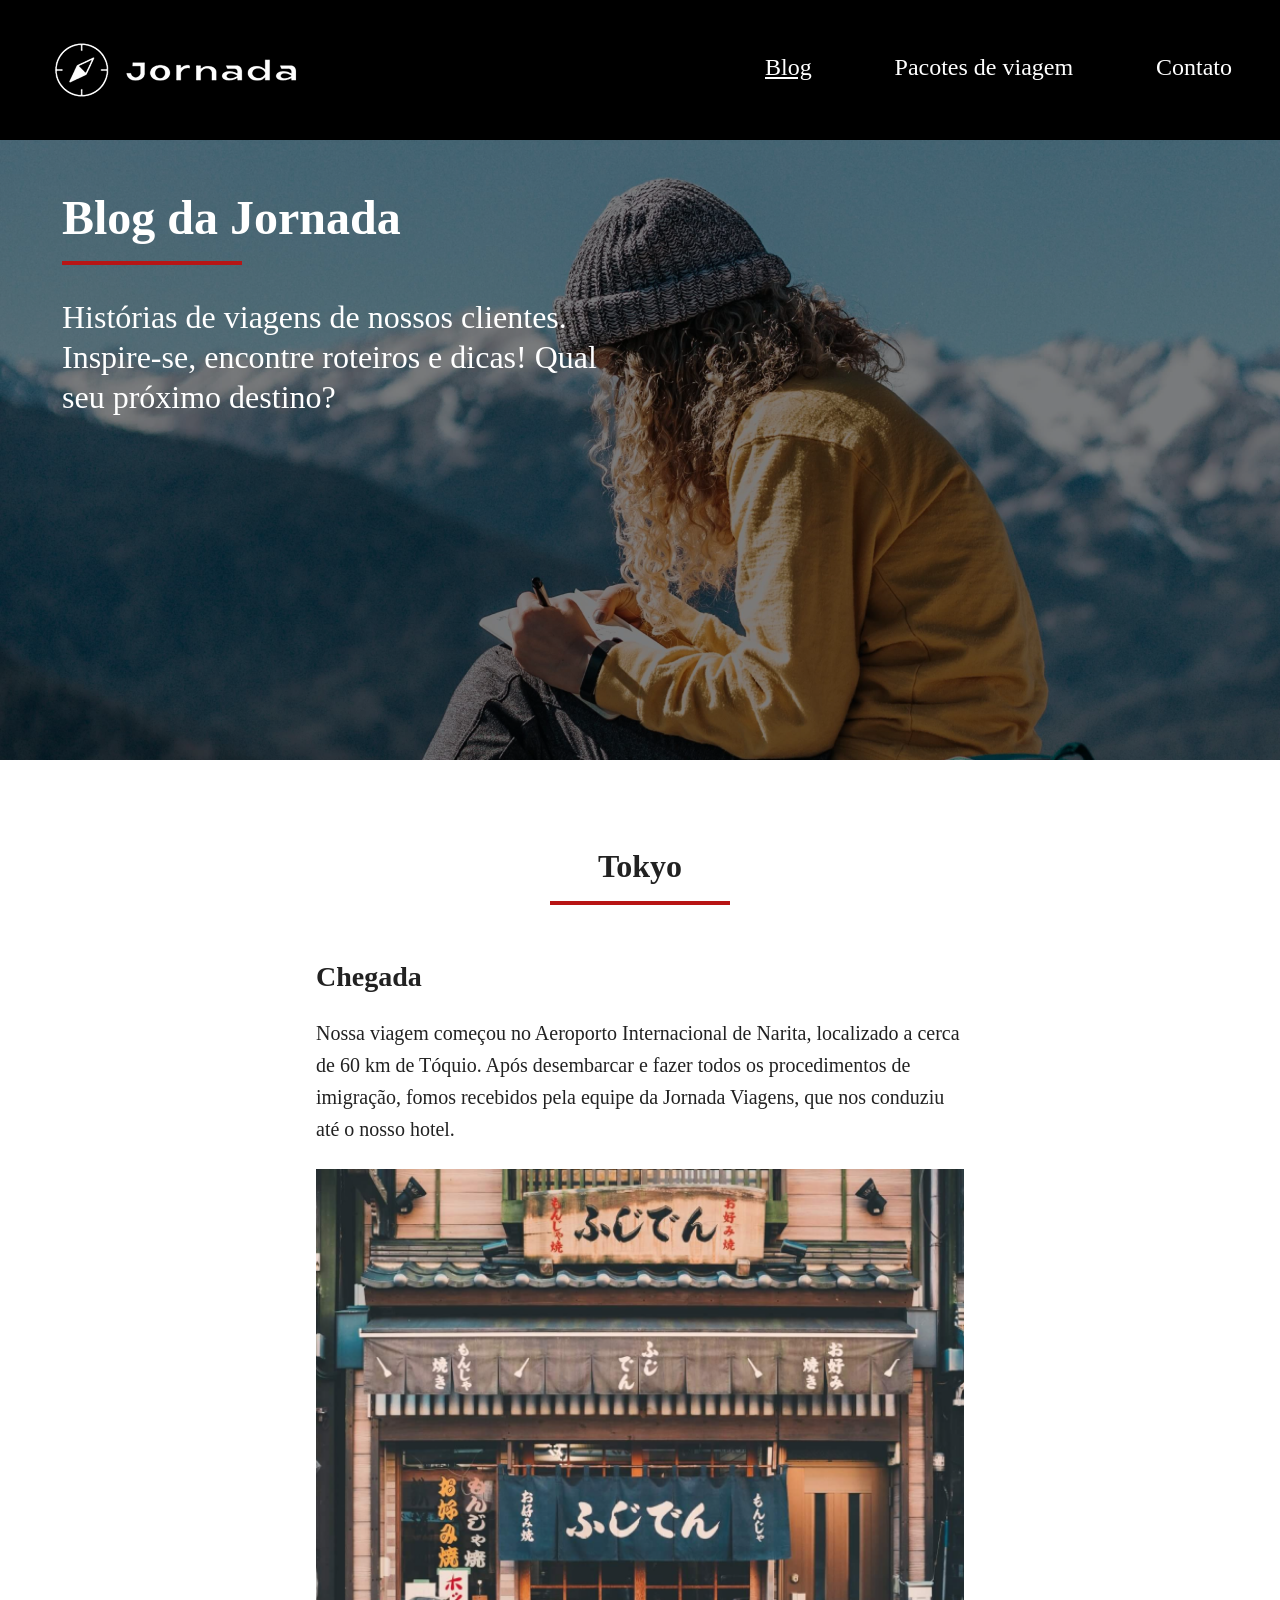
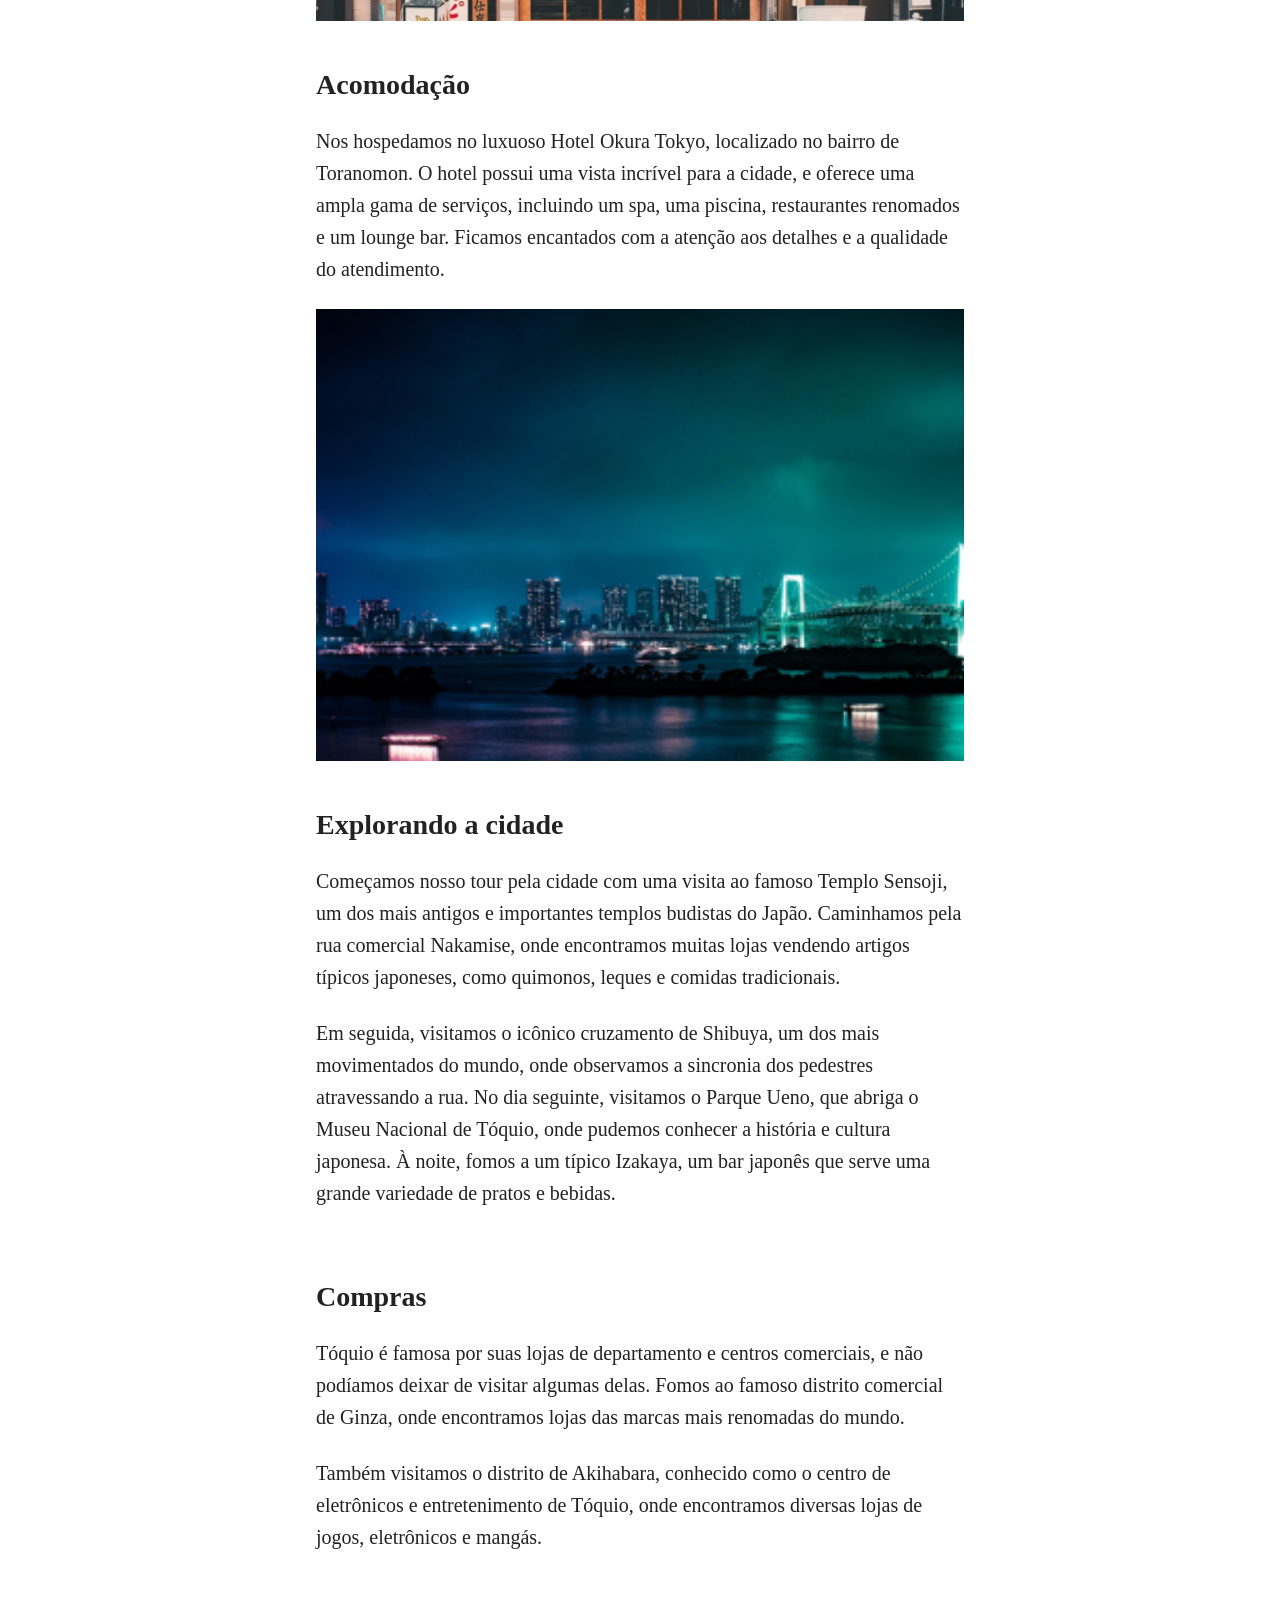
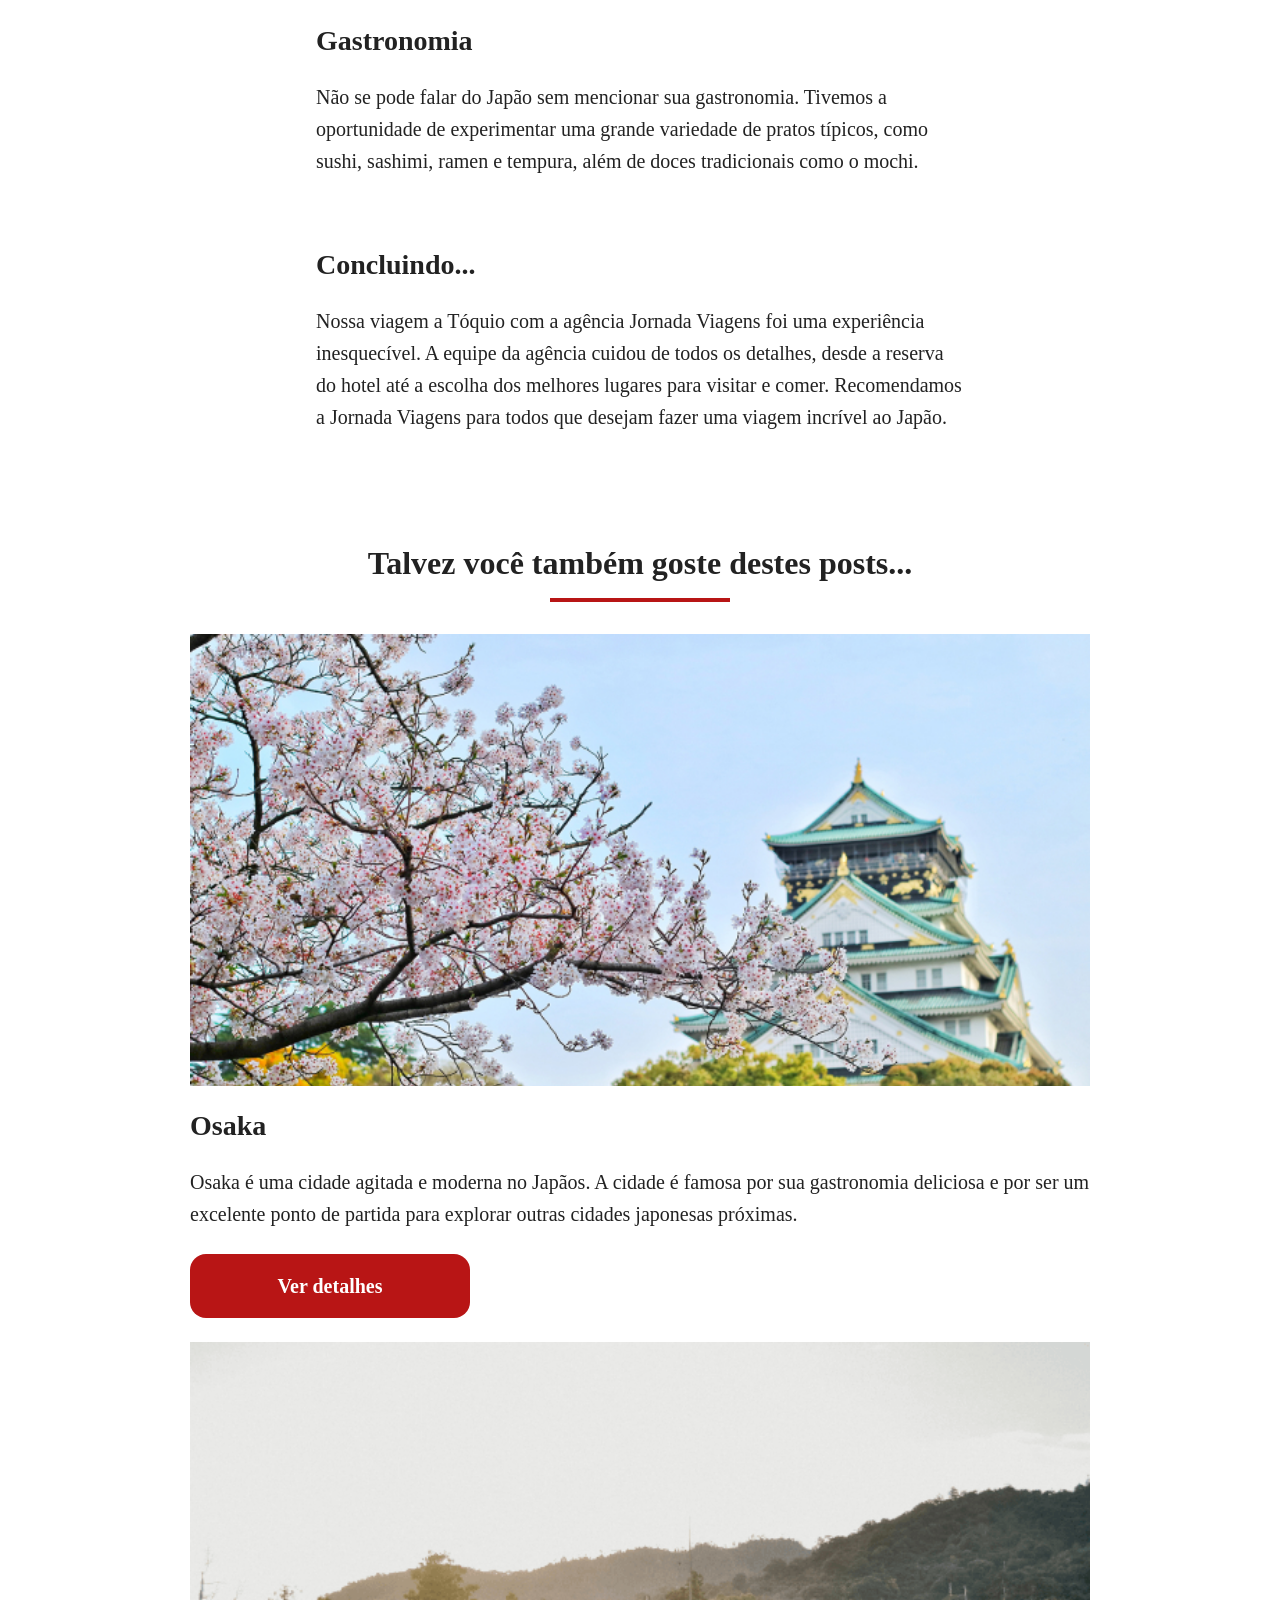
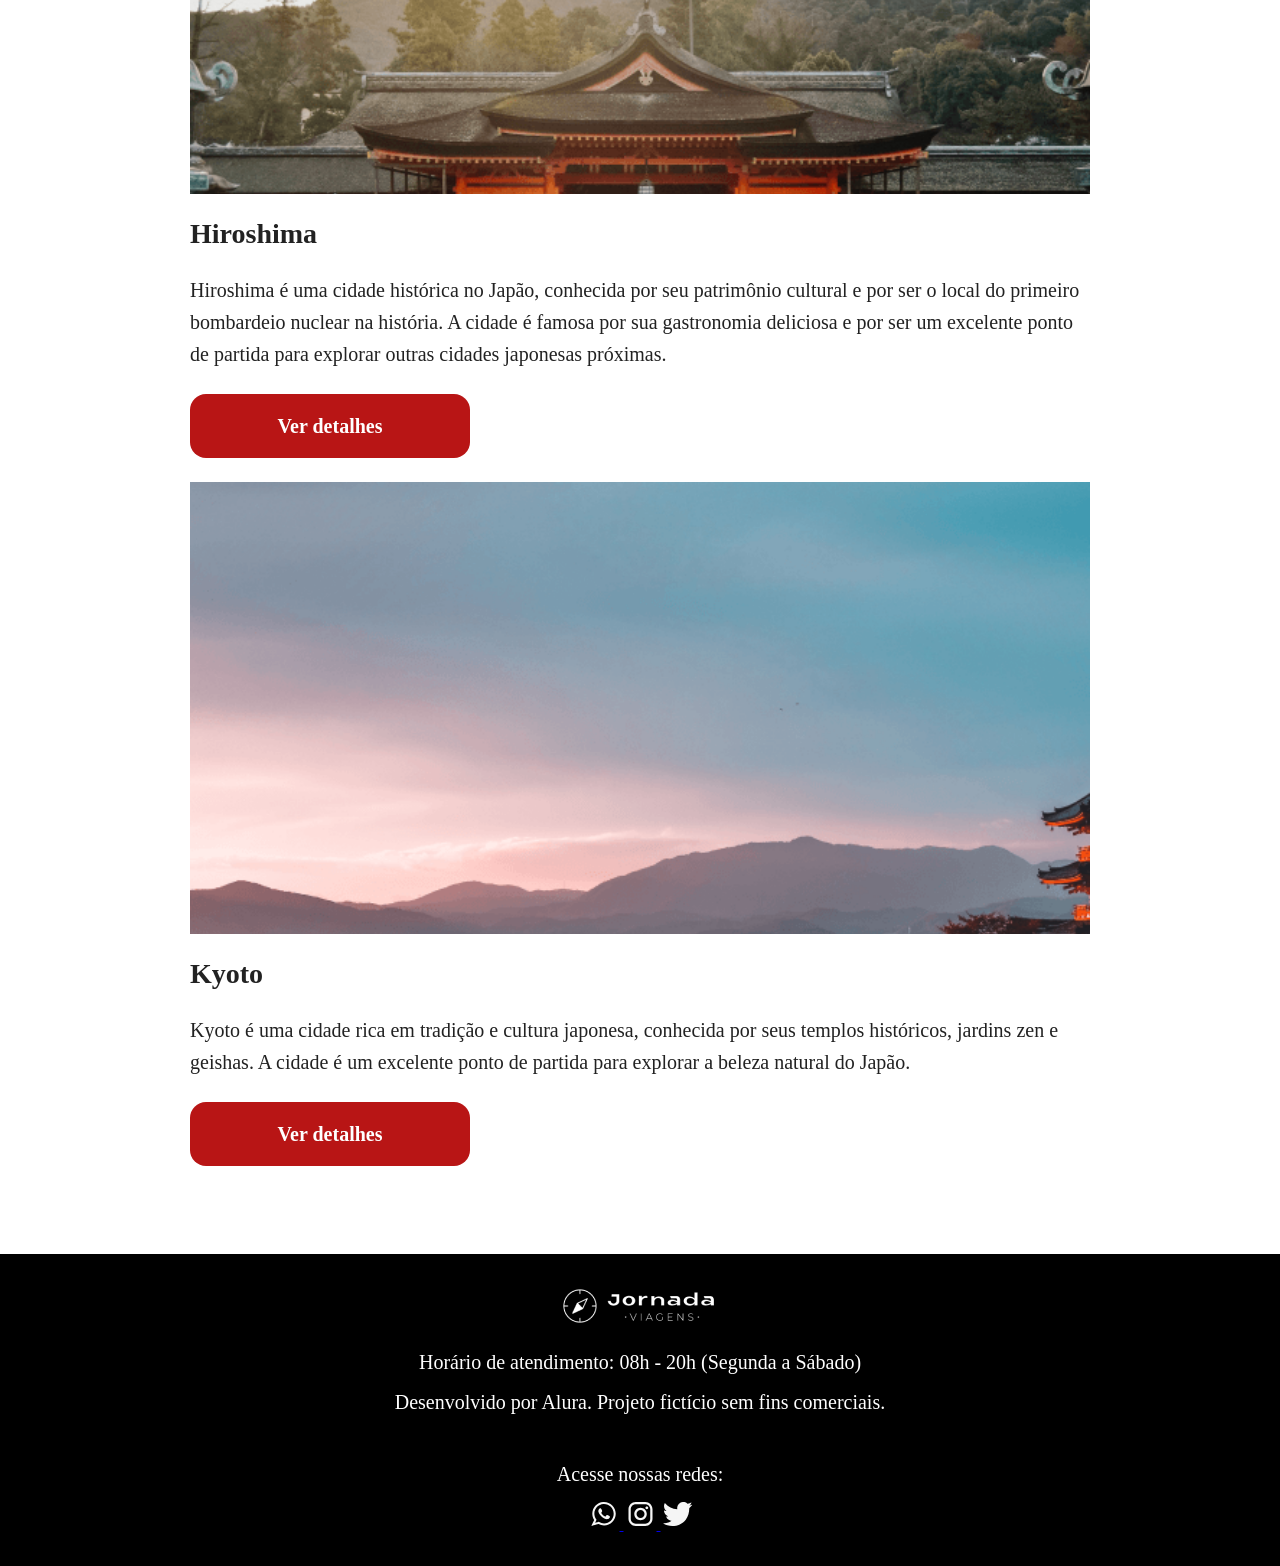
==== blog.html @ efbea3d1 "Criação da página Blog e destination-japão.css para mobile, carregamento das imagens mobile para Blo" ====
<!DOCTYPE html>
<html lang="pt-BR">

<head>
    <meta charset="UTF-8">
    <meta name="viewport" content="width=device-width, initial-scale=1.0">
    <meta name="description" content="Jornada Viagens, uma agência apaixonada por criar viagens inesquecíveis">
    <meta name="og:title" content="Jornada Viagens">
    <meta name="og:description" content="Jornada Viagens, uma agência apaixonada por criar viagens inesquecíveis">
    <meta name="og:image" content="https://csbarbado.github.io/jornada_viagens//tree/main/img/logo-footer.png">
    <meta name="og:type" content="website">
    <meta name="og:url" content="https://csbarbado.github.io/jornada_viagens/blog.html">
    <link rel="icon" href="favico.svg" type="image/svg+xml">
    <link rel="stylesheet" href="./css/style.css">
    <title>Jornada Viagens</title>
</head>

<body>
    <header class="main-header">
        <a class="logo" href="index.html" title="voltar para a página inicial">
            <img class="img-mobile" src="img/bussula_jornada_branco.png"
                alt="Bussola do logo Jornada Viagens na cor branco">
            <img class="img-desktop" src="img/bussula_txto_jornada_branca.png" alt="Logo Jornada Viagens na cor branco">
        </a>
        <div class="navigation-menu">
            <label for="menu">
                <img src="img/menu.png" alt="menu" />
            </label>
            <input type="checkbox" id="menu" hidden>
            <nav>
                <ul class="list-links">
                    <li>
                        <a class="active" href="blog.html" target="_blank" title="Acessar Blog">
                            Blog
                        </a>
                    </li>
                    <li>
                        <a href="pacote-de-viagens.html" target="_blank" title="Acessar Pacotes de viagem">
                            Pacotes de viagem
                        </a>
                    </li>
                    <li>
                        <a href="contato.html" target="_blank" title="Acessar Contato">
                            Contato
                        </a>
                    </li>
                </ul>
            </nav>
        </div>
    </header>
    <section class="blog-hero">
        <div class="hero-img">
            <div class="hero-content">
                <h1>Blog da Jornada</h1>
                <hr />
                <p>
                    Histórias de viagens de nossos clientes. Inspire-se, encontre roteiros e dicas! Qual seu próximo
                    destino?
                </p>
            </div>
        </div>
    </section>
    <section class="destination-japao">
        <div class="section-title">
            <h2>Tokyo</h2>
            <hr>
        </div>
        <div class="destination-japao-items">
            <article class="item chegada">
                <header>
                    <h3 class="content-title">Chegada</h3>
                </header>
                <p class="content-text">Nossa viagem começou no Aeroporto Internacional de Narita, localizado a cerca de
                    60 km de Tóquio. Após desembarcar e fazer todos os procedimentos de imigração, fomos recebidos pela
                    equipe da Jornada Viagens, que nos conduziu até o nosso hotel.
                </p>
                <div class="img-item"></div>
            </article>
            <article class="item acomodacao">
                <header>
                    <h3 class="content-title">Acomodação</h3>
                </header>
                <p class="content-text">Nos hospedamos no luxuoso Hotel Okura Tokyo, localizado no bairro de Toranomon.
                    O hotel possui uma vista incrível para a cidade, e oferece uma ampla gama de serviços, incluindo um
                    spa, uma piscina, restaurantes renomados e um lounge bar. Ficamos encantados com a atenção aos
                    detalhes e a qualidade do atendimento.
                </p>
                <div class="img-item"></div>
            </article>
            <article class="item explorando">
                <header>
                    <h3 class="content-title">Explorando a cidade</h3>
                </header>
                <p class="content-text">Começamos nosso tour pela cidade com uma visita ao famoso Templo Sensoji, um dos
                    mais antigos e importantes templos budistas do Japão. Caminhamos pela rua comercial Nakamise, onde
                    encontramos muitas lojas vendendo artigos típicos japoneses, como quimonos, leques e comidas
                    tradicionais.
                </p>
                <p class="content-text">Em seguida, visitamos o icônico cruzamento de Shibuya, um dos mais
                    movimentados do mundo, onde observamos a sincronia dos pedestres atravessando a rua. No dia
                    seguinte,
                    visitamos o Parque Ueno, que abriga o Museu Nacional de Tóquio, onde pudemos conhecer a história e
                    cultura japonesa. À noite, fomos a um típico Izakaya, um bar japonês que serve uma grande variedade
                    de
                    pratos e bebidas.
                </p>
            </article>
            <article class="item compras">
                <header>
                    <h3 class="content-title">Compras</h3>
                </header>
                <p class="content-text">Tóquio é famosa por suas lojas de departamento e centros comerciais, e não
                    podíamos deixar de visitar algumas delas. Fomos ao famoso distrito comercial de Ginza, onde
                    encontramos lojas das marcas mais renomadas do mundo.
                </p>
                <p class="content-text">Também visitamos o distrito de Akihabara, conhecido como o centro de eletrônicos
                    e entretenimento de Tóquio, onde encontramos diversas lojas de jogos, eletrônicos e mangás.
                </p>
            </article>
            <article class="item gastronomia">
                <header>
                    <h3 class="content-title">Gastronomia</h3>
                </header>
                <p class="content-text">Não se pode falar do Japão sem mencionar sua gastronomia. Tivemos a oportunidade
                    de experimentar uma grande variedade de pratos típicos, como sushi, sashimi, ramen e tempura, além
                    de doces tradicionais como o mochi.
                </p>
            </article>
            <article class="item conclusao">
                <header>
                    <h3 class="content-title">Concluindo...</h3>
                </header>
                <p class="content-text">Nossa viagem a Tóquio com a agência Jornada Viagens foi uma experiência
                    inesquecível. A equipe da agência cuidou de todos os detalhes, desde a reserva do hotel até a
                    escolha dos melhores lugares para visitar e comer. Recomendamos a Jornada Viagens para todos que
                    desejam fazer uma viagem incrível ao Japão.
                </p>
            </article>
        </div>
    </section>
    <section class="destinations">
        <div class="section-title">
            <h2>Talvez você também goste destes posts...</h2>
            <hr>
        </div>
        <div class="destination-items">
            <article class="item osaka">
                <header>
                    <div class="img-item"></div>
                    <h3 class="content-title">Osaka</h3>
                </header>
                <p class="content-text">Osaka é uma cidade agitada e moderna no Japãos. A cidade é famosa por sua
                    gastronomia deliciosa e por ser um excelente ponto de partida para explorar outras cidades japonesas
                    próximas.
                </p>
                <footer>
                    <a href="#" class="button" target="_blank" title="Veja mais detalhes do destino Osaka">Ver
                        detalhes</a>
                </footer>
            </article>
            <article class="item hiroshima">
                <header>
                    <div class="img-item"></div>
                    <h3 class="content-title">Hiroshima</h3>
                </header>
                <p class="content-text">Hiroshima é uma cidade histórica no Japão, conhecida por seu patrimônio cultural
                    e por ser o local do primeiro bombardeio nuclear na história. A cidade é famosa por sua gastronomia
                    deliciosa e por ser um excelente ponto de partida para explorar outras cidades japonesas próximas.
                </p>
                <footer>
                    <a href="#" class="button" target="_blank" title="Veja mais detalhes do destino Hiroshima">Ver
                        detalhes</a>
                </footer>
            </article>
            <article class="item kyoto">
                <header>
                    <div class="img-item"></div>
                    <h3 class="content-title">Kyoto</h3>
                </header>
                <p class="content-text">Kyoto é uma cidade rica em tradição e cultura japonesa, conhecida por seus
                    templos históricos, jardins zen e geishas. A cidade é um excelente ponto de partida para explorar a
                    beleza natural do Japão.
                </p>
                <footer>
                    <a href="#" class="button" target="_blank" title="Veja mais detalhes do destino Kyoto">Ver
                        detalhes</a>
                </footer>
            </article>
        </div>
    </section>
    <footer class="main-footer">
        <div class="footer-content">
            <img src="img/logo-footer.png" alt="logo completo Jornada Viagens">
            <p>Horário de atendimento: 08h - 20h (Segunda a Sábado)</p>
            <p>Desenvolvido por Alura. Projeto fictício sem fins comerciais.</p>
        </div>
        <div class="footer-social">
            <p>Acesse nossas redes:</p>
            <a href="#" target="_blank" title="Entre em contato através do whatsapp">
                <img src="img/icone-whatsapp.svg" alt="ícone do Whatsapp na cor branca">
            </a>
            <a href="#" target="_blank" title="Acesse o Instagram do Jornada Viagens">
                <img src="img/icone-instagram.svg" alt="ícone do Instagram na cor branca">
            </a>
            <a href="#" target="_blank" title="Acesse o Twitter do Jornada Viagens">
                <img src="img/icone-twitter.svg" alt="ícone do Twitter na cor branca">
            </a>
        </div>
    </footer>
</body>

</html>
---- css/style.css ----
@import url(global.css);
@import url(header.css);
@import url(hero.css);
@import url(offers.css);
@import url(category.css);
@import url(destinations.css);
@import url(payments.css);
@import url(testimonials.css);
@import url(footer.css);
@import url(destination-japao.css);
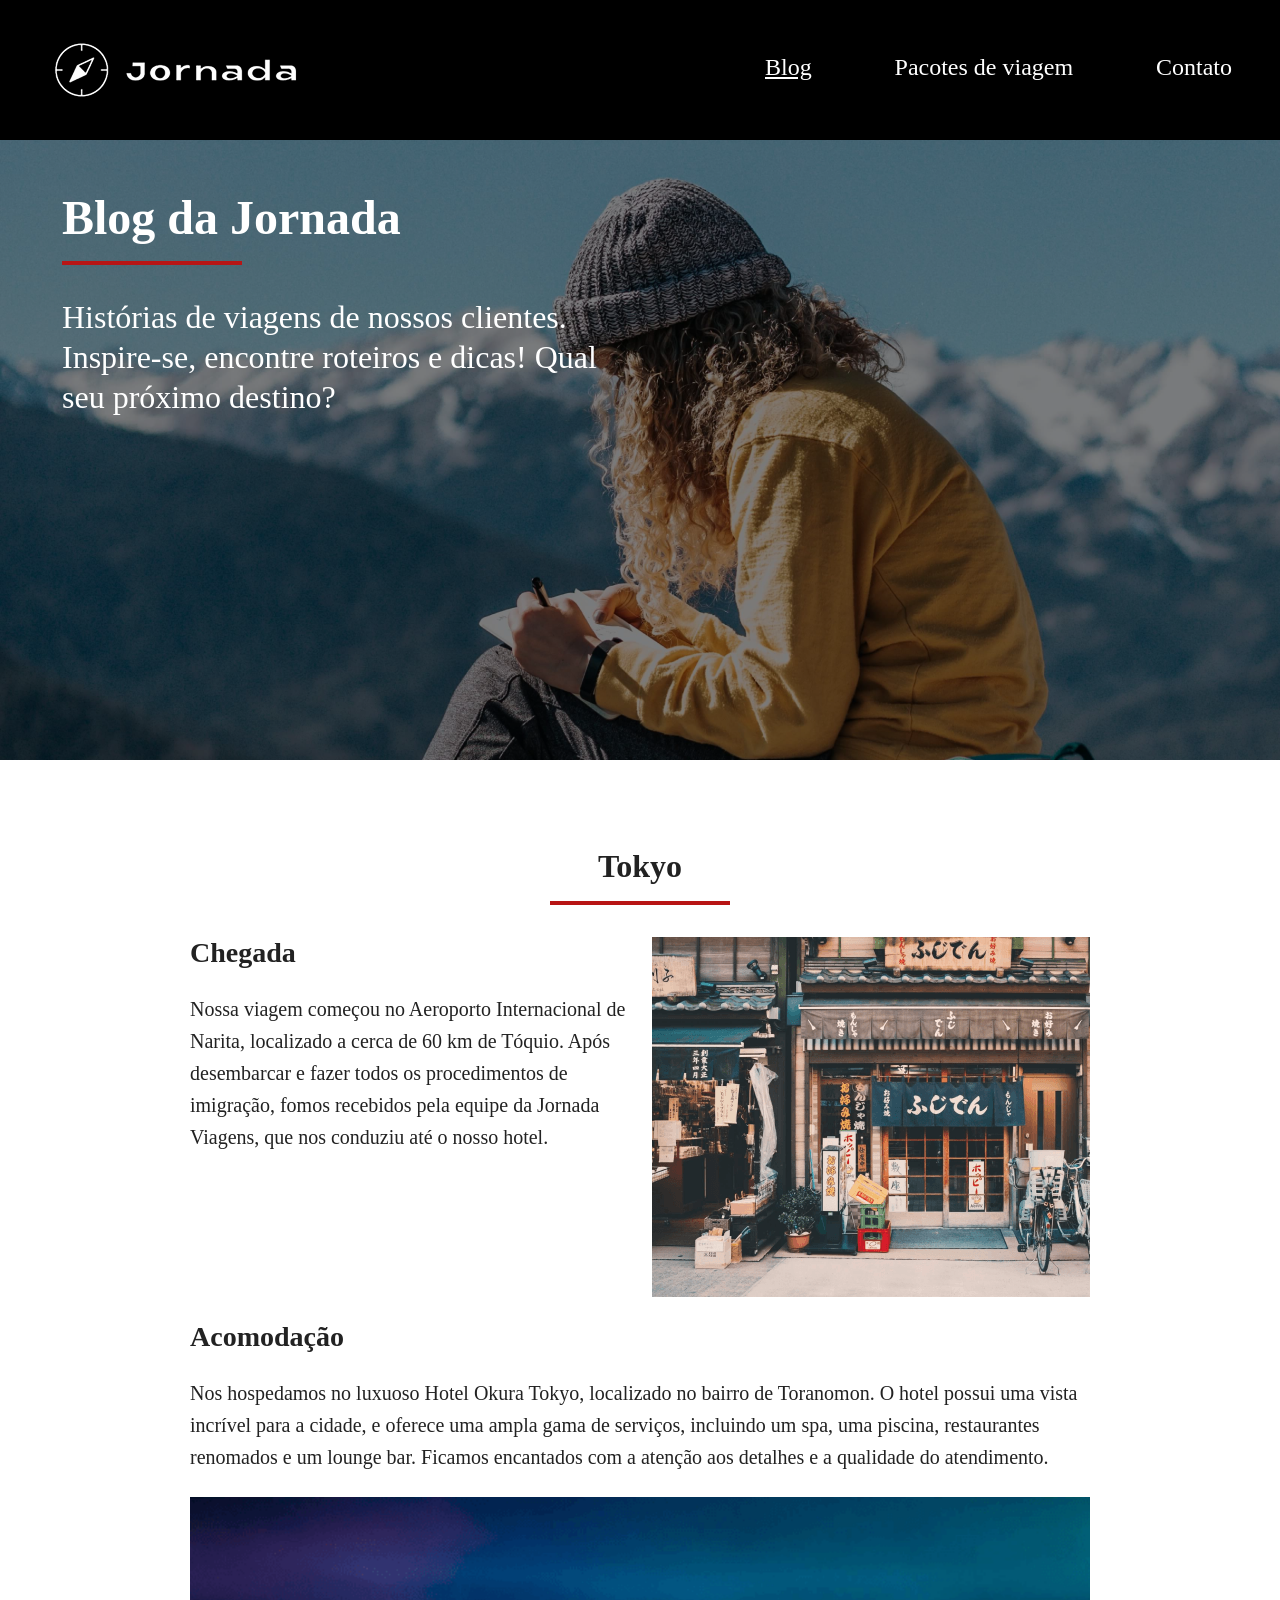
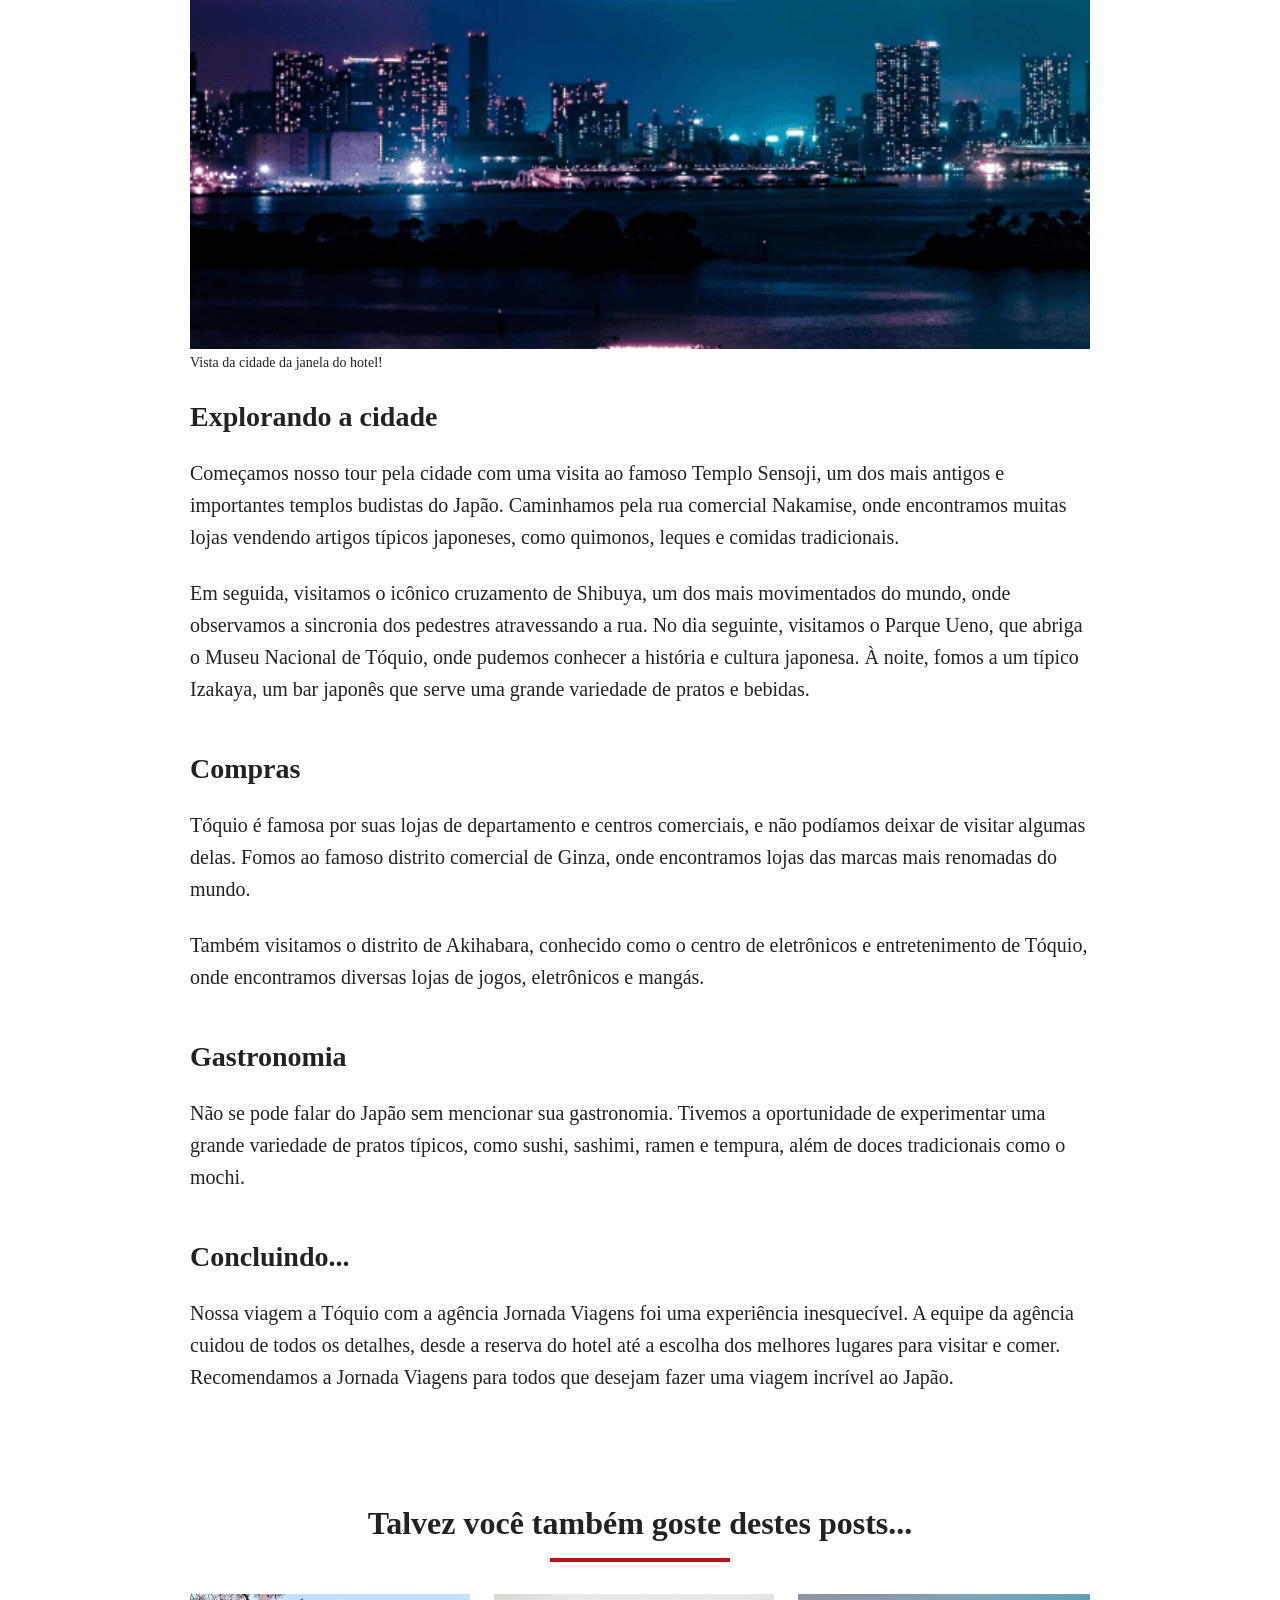
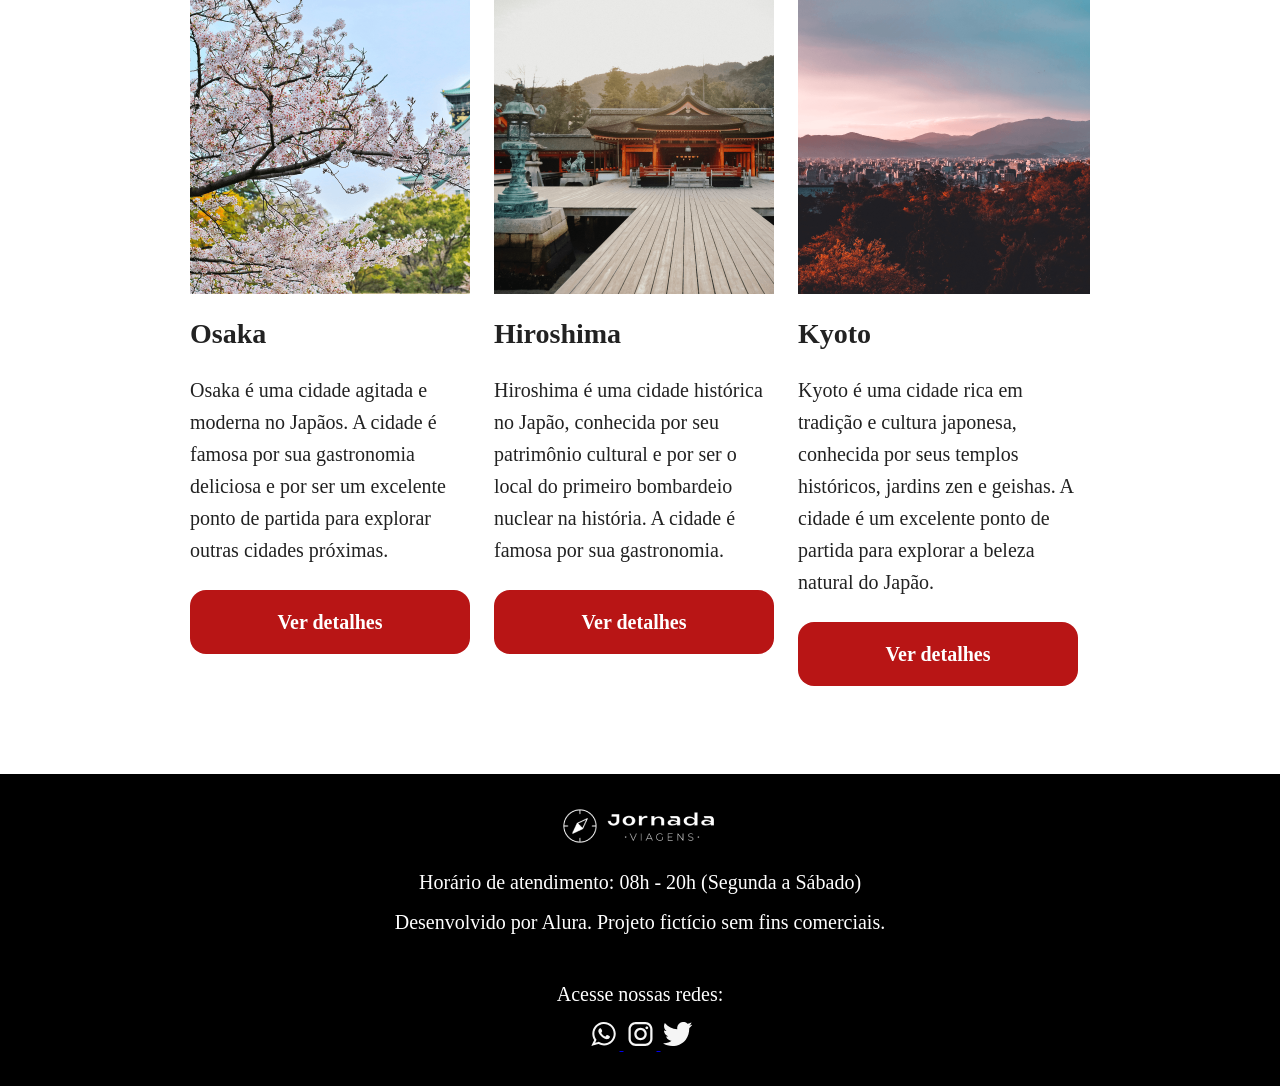
==== commit 48b8001e: "Ajustes para tablet e desktop Co-authored-by: Copilot <copilot@github.com>" ====
--- a/blog.html
+++ b/blog.html
@@ -67,30 +67,29 @@
         </div>
         <div class="destination-japao-items">
             <article class="item chegada">
-                <header>
+                <div class="text-item">
                     <h3 class="content-title">Chegada</h3>
-                </header>
-                <p class="content-text">Nossa viagem começou no Aeroporto Internacional de Narita, localizado a cerca de
-                    60 km de Tóquio. Após desembarcar e fazer todos os procedimentos de imigração, fomos recebidos pela
-                    equipe da Jornada Viagens, que nos conduziu até o nosso hotel.
-                </p>
+                    <p class="content-text">Nossa viagem começou no Aeroporto Internacional de Narita, localizado a
+                        cerca de
+                        60 km de Tóquio. Após desembarcar e fazer todos os procedimentos de imigração, fomos recebidos
+                        pela
+                        equipe da Jornada Viagens, que nos conduziu até o nosso hotel.
+                    </p>
+                </div>
                 <div class="img-item"></div>
             </article>
             <article class="item acomodacao">
-                <header>
                     <h3 class="content-title">Acomodação</h3>
-                </header>
                 <p class="content-text">Nos hospedamos no luxuoso Hotel Okura Tokyo, localizado no bairro de Toranomon.
                     O hotel possui uma vista incrível para a cidade, e oferece uma ampla gama de serviços, incluindo um
                     spa, uma piscina, restaurantes renomados e um lounge bar. Ficamos encantados com a atenção aos
                     detalhes e a qualidade do atendimento.
                 </p>
                 <div class="img-item"></div>
+                <legend>Vista da cidade da janela do hotel!</legend>
             </article>
             <article class="item explorando">
-                <header>
                     <h3 class="content-title">Explorando a cidade</h3>
-                </header>
                 <p class="content-text">Começamos nosso tour pela cidade com uma visita ao famoso Templo Sensoji, um dos
                     mais antigos e importantes templos budistas do Japão. Caminhamos pela rua comercial Nakamise, onde
                     encontramos muitas lojas vendendo artigos típicos japoneses, como quimonos, leques e comidas
@@ -106,9 +105,7 @@
                 </p>
             </article>
             <article class="item compras">
-                <header>
                     <h3 class="content-title">Compras</h3>
-                </header>
                 <p class="content-text">Tóquio é famosa por suas lojas de departamento e centros comerciais, e não
                     podíamos deixar de visitar algumas delas. Fomos ao famoso distrito comercial de Ginza, onde
                     encontramos lojas das marcas mais renomadas do mundo.
@@ -118,18 +115,14 @@
                 </p>
             </article>
             <article class="item gastronomia">
-                <header>
                     <h3 class="content-title">Gastronomia</h3>
-                </header>
                 <p class="content-text">Não se pode falar do Japão sem mencionar sua gastronomia. Tivemos a oportunidade
                     de experimentar uma grande variedade de pratos típicos, como sushi, sashimi, ramen e tempura, além
                     de doces tradicionais como o mochi.
                 </p>
             </article>
             <article class="item conclusao">
-                <header>
                     <h3 class="content-title">Concluindo...</h3>
-                </header>
                 <p class="content-text">Nossa viagem a Tóquio com a agência Jornada Viagens foi uma experiência
                     inesquecível. A equipe da agência cuidou de todos os detalhes, desde a reserva do hotel até a
                     escolha dos melhores lugares para visitar e comer. Recomendamos a Jornada Viagens para todos que
@@ -150,8 +143,7 @@
                     <h3 class="content-title">Osaka</h3>
                 </header>
                 <p class="content-text">Osaka é uma cidade agitada e moderna no Japãos. A cidade é famosa por sua
-                    gastronomia deliciosa e por ser um excelente ponto de partida para explorar outras cidades japonesas
-                    próximas.
+                    gastronomia deliciosa e por ser um excelente ponto de partida para explorar outras cidades próximas.
                 </p>
                 <footer>
                     <a href="#" class="button" target="_blank" title="Veja mais detalhes do destino Osaka">Ver
@@ -164,8 +156,7 @@
                     <h3 class="content-title">Hiroshima</h3>
                 </header>
                 <p class="content-text">Hiroshima é uma cidade histórica no Japão, conhecida por seu patrimônio cultural
-                    e por ser o local do primeiro bombardeio nuclear na história. A cidade é famosa por sua gastronomia
-                    deliciosa e por ser um excelente ponto de partida para explorar outras cidades japonesas próximas.
+                    e por ser o local do primeiro bombardeio nuclear na história. A cidade é famosa por sua gastronomia.
                 </p>
                 <footer>
                     <a href="#" class="button" target="_blank" title="Veja mais detalhes do destino Hiroshima">Ver
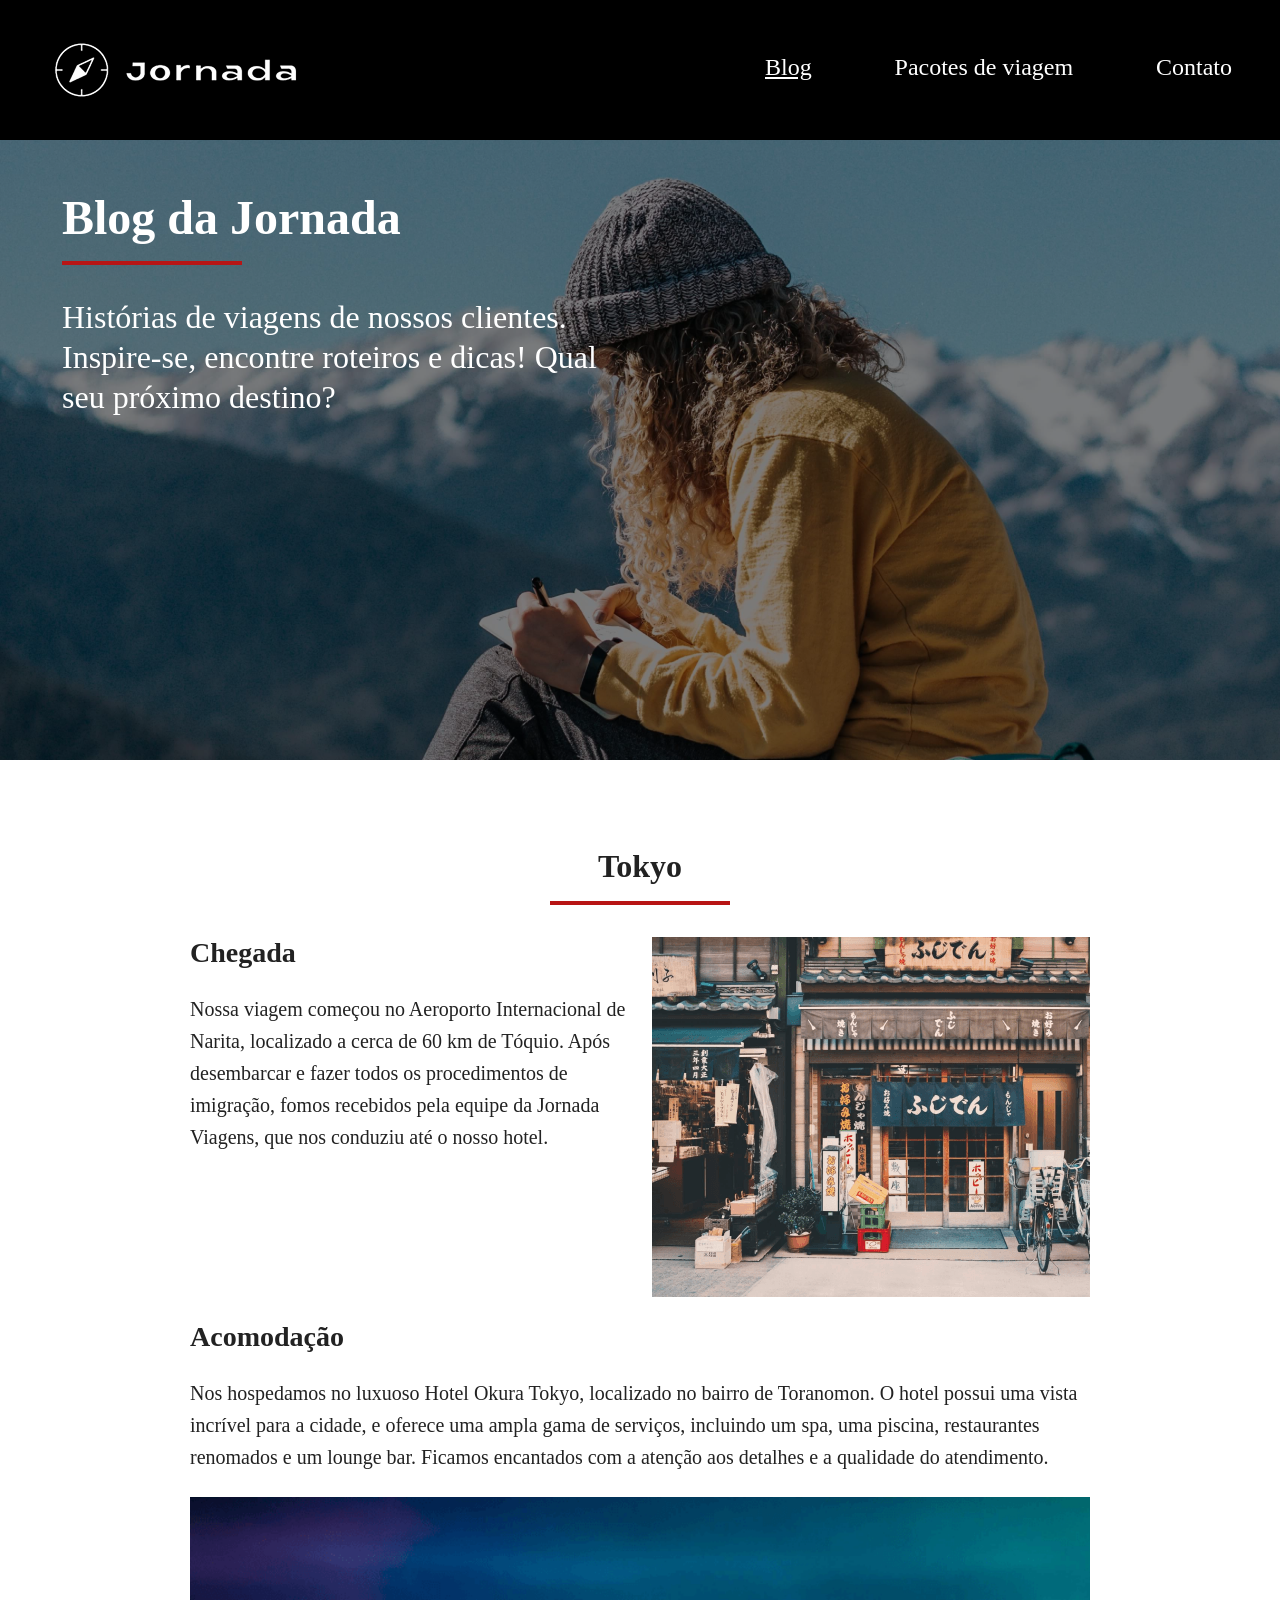
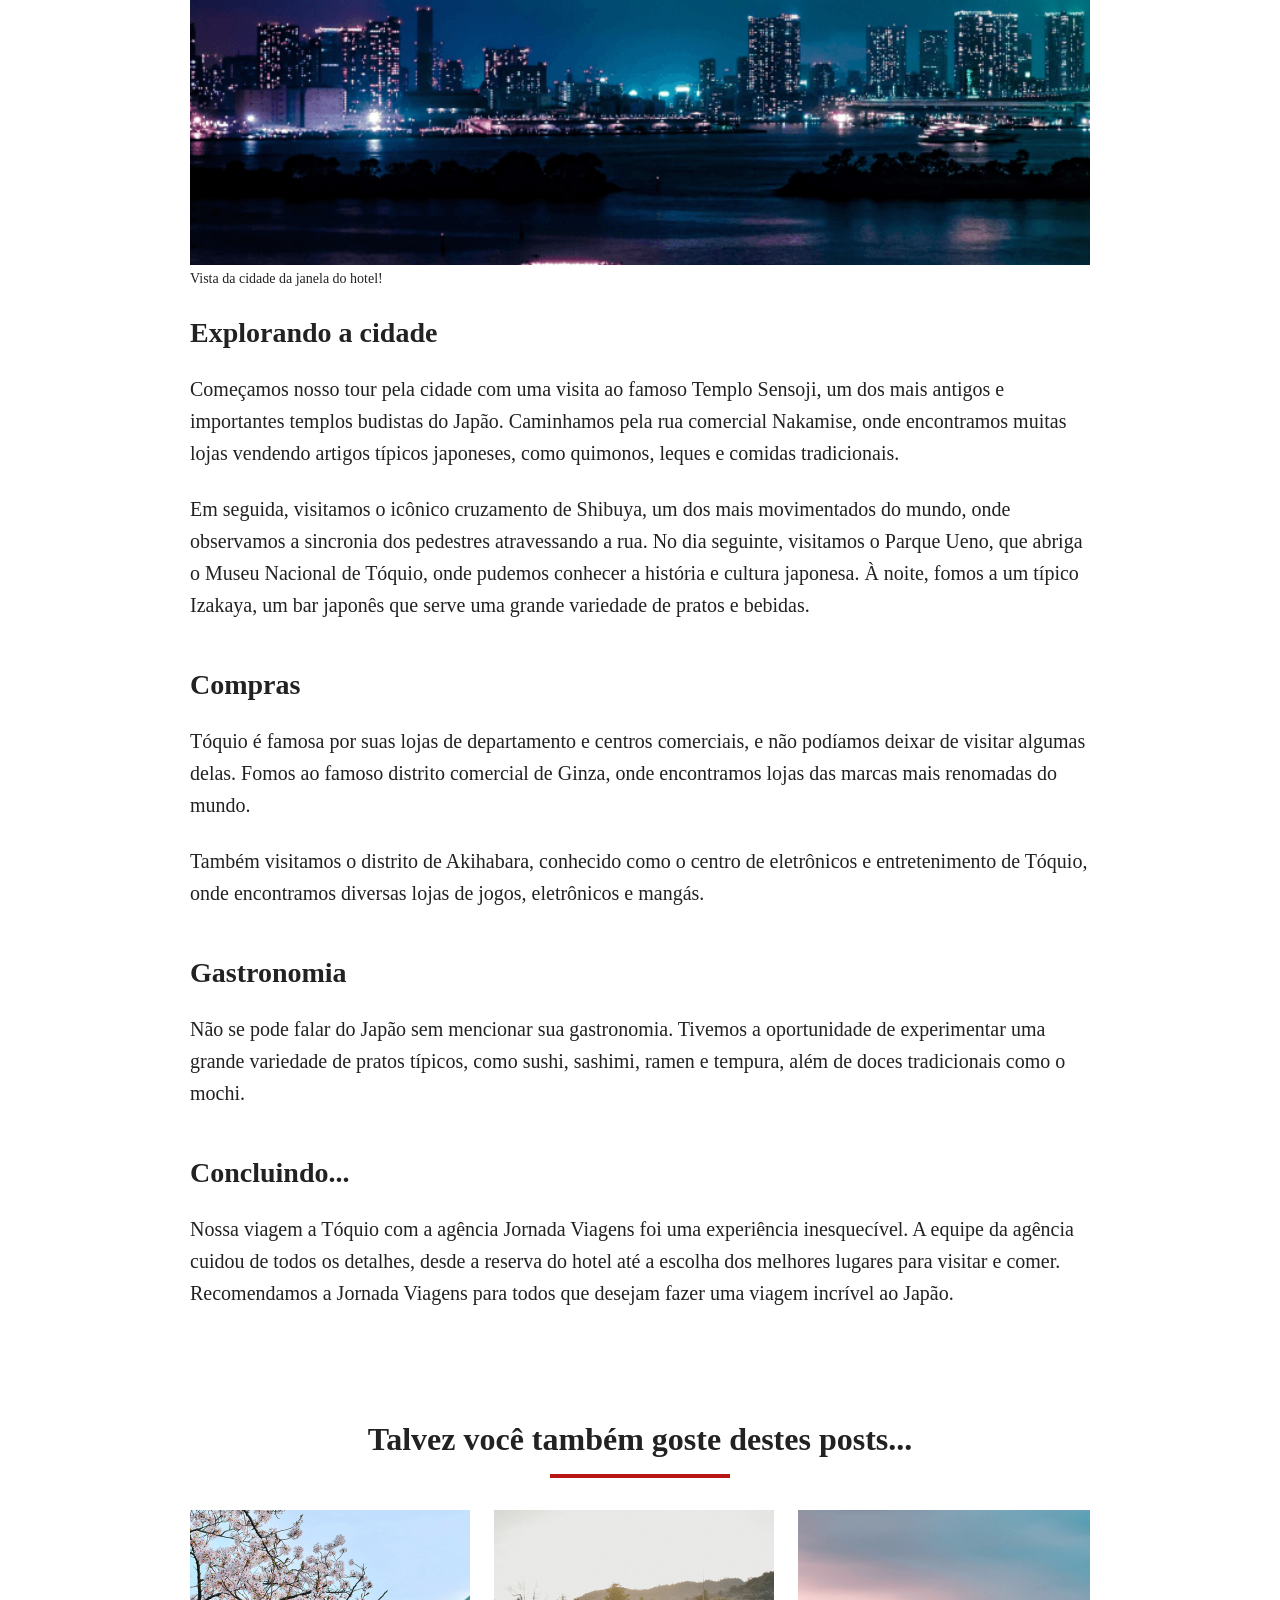
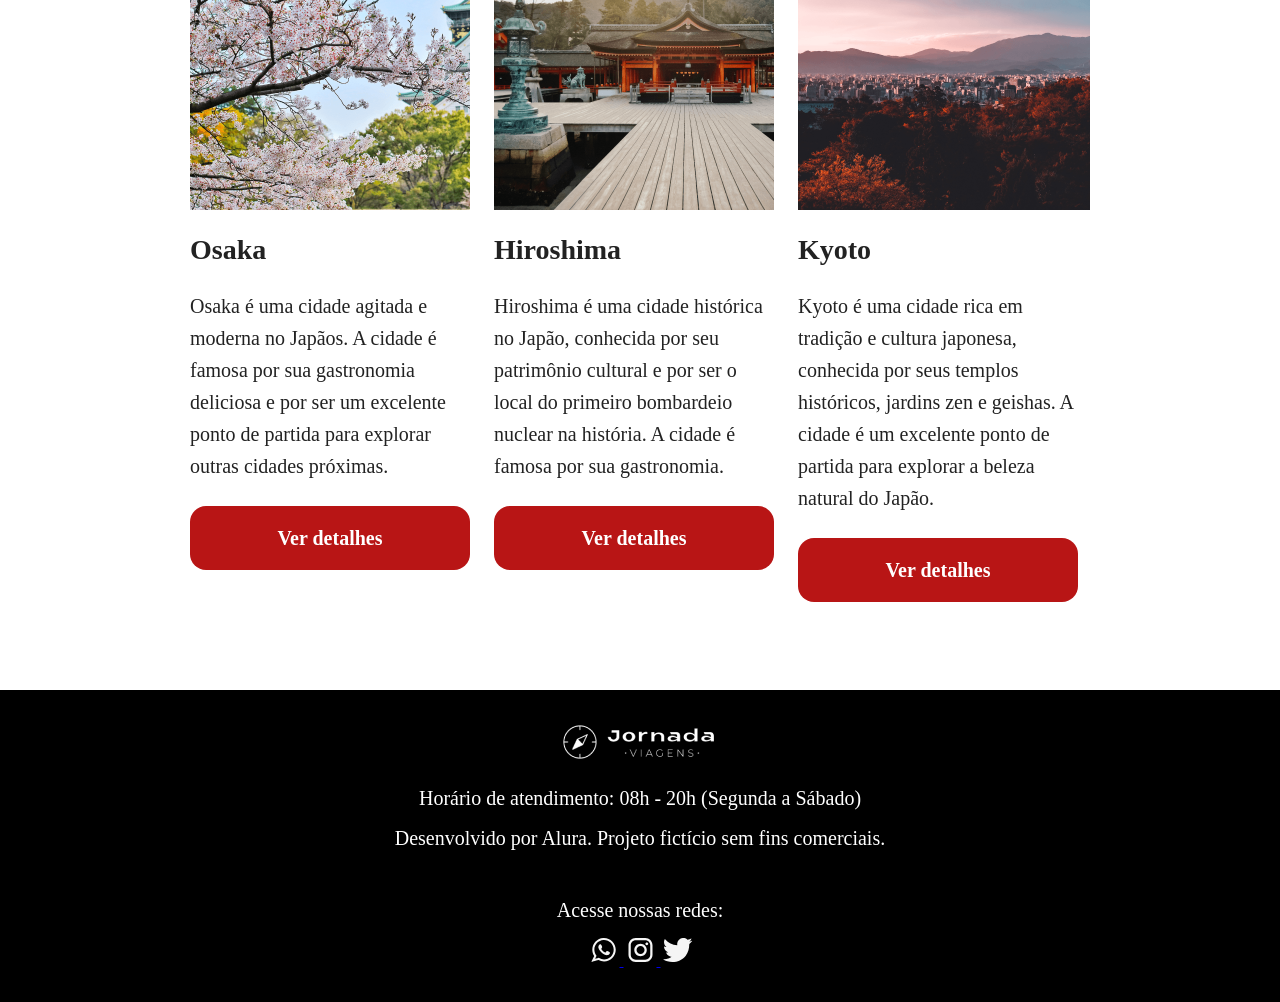
==== commit c003e78c: "Criada a página de contato e feita a estilização para mobile, table e desktop - sem formulário Co-au" ====
--- a/blog.html
+++ b/blog.html
@@ -53,7 +53,7 @@
             <div class="hero-content">
                 <h1>Blog da Jornada</h1>
                 <hr />
-                <p>
+                <p class="content-text">
                     Histórias de viagens de nossos clientes. Inspire-se, encontre roteiros e dicas! Qual seu próximo
                     destino?
                 </p>
--- a/css/style.css
+++ b/css/style.css
@@ -8,4 +8,6 @@
 @import url(testimonials.css);
 @import url(footer.css);
 @import url(destination-japao.css);
+@import url(blog.css);
+@import url(contato.css);
 
